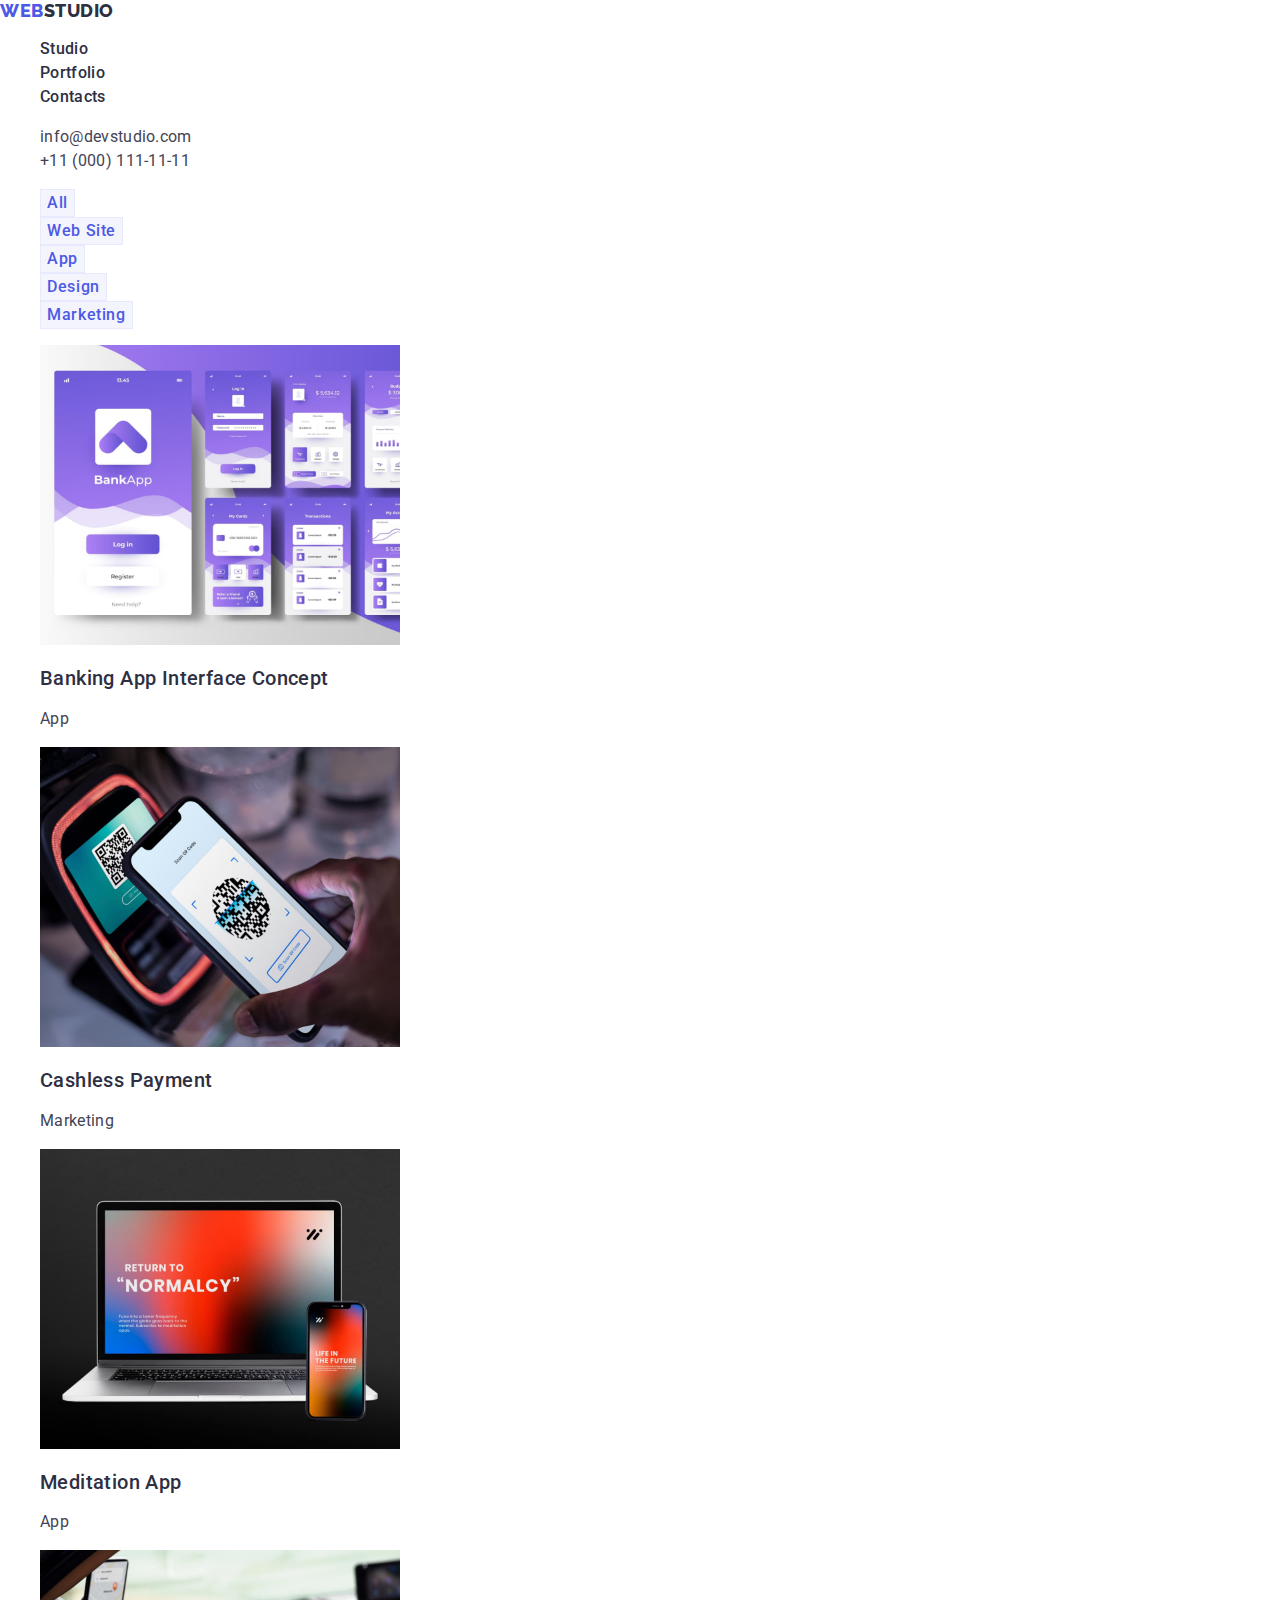
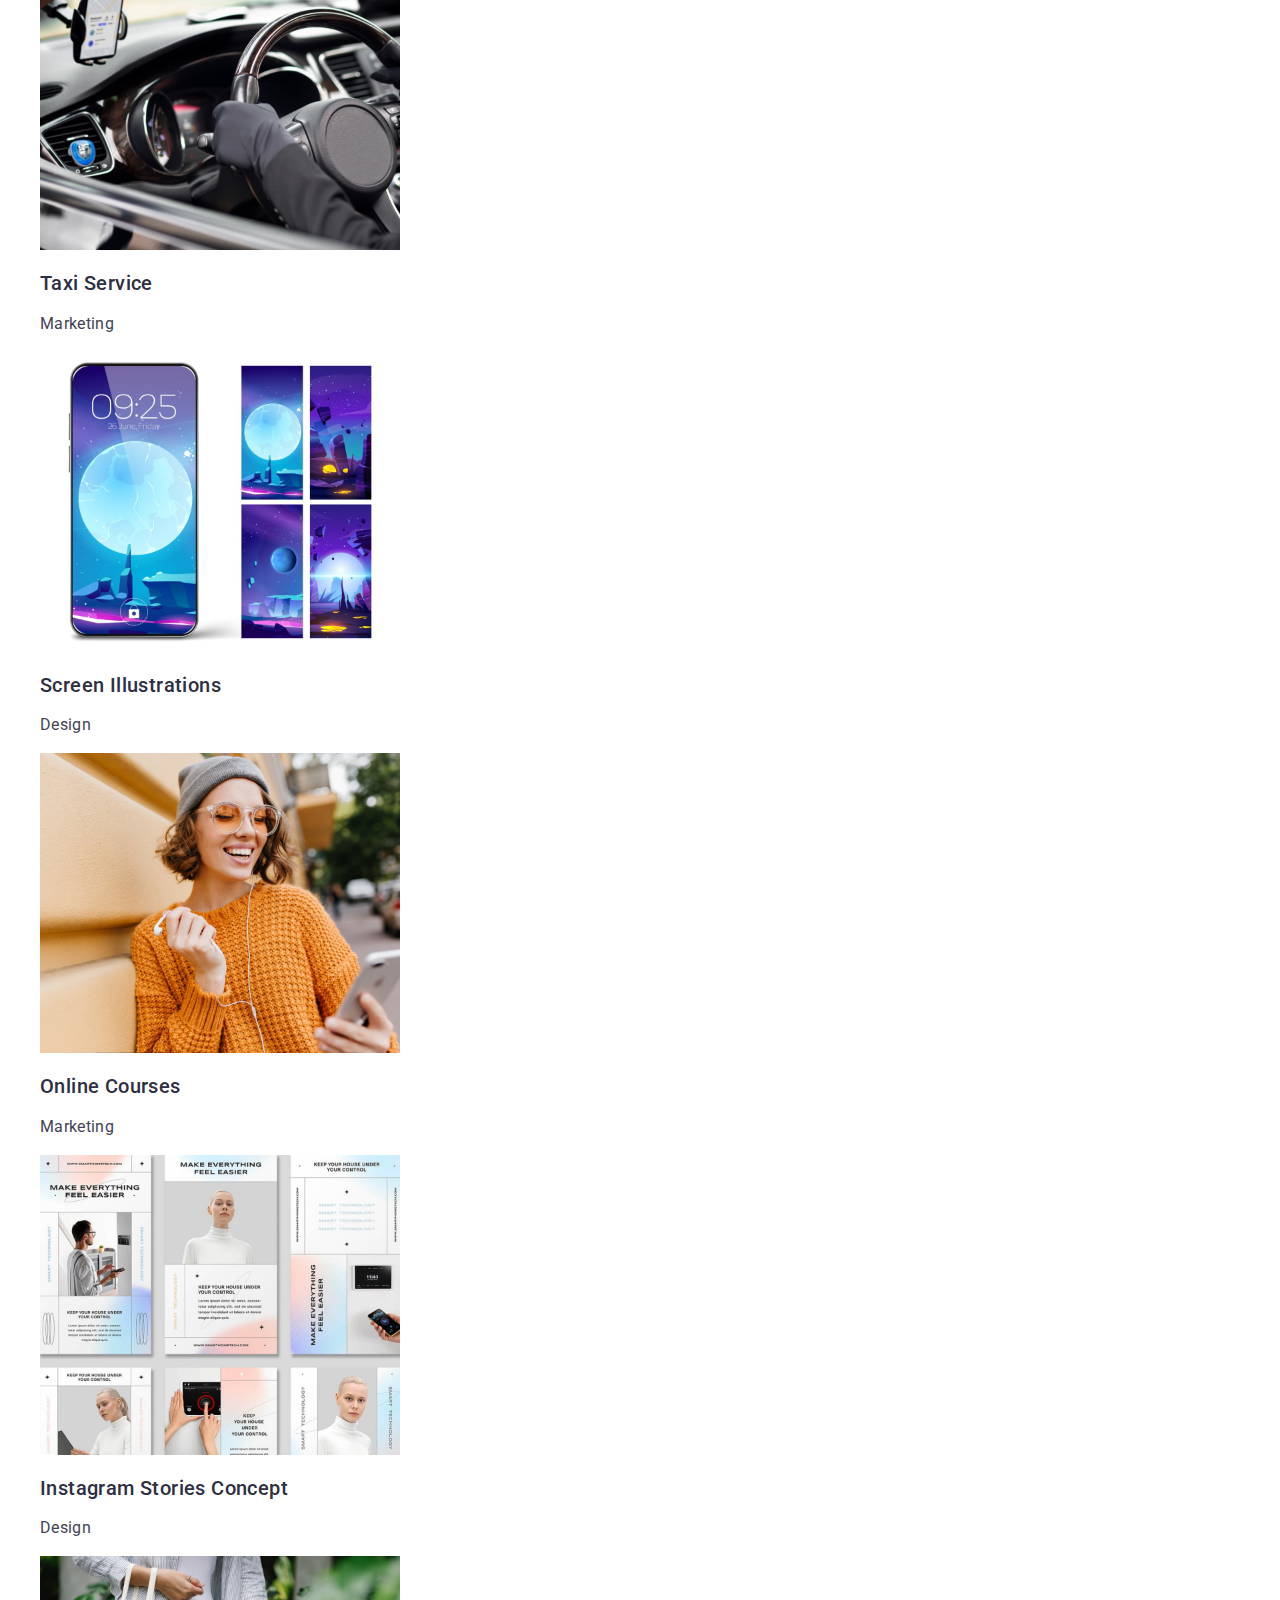
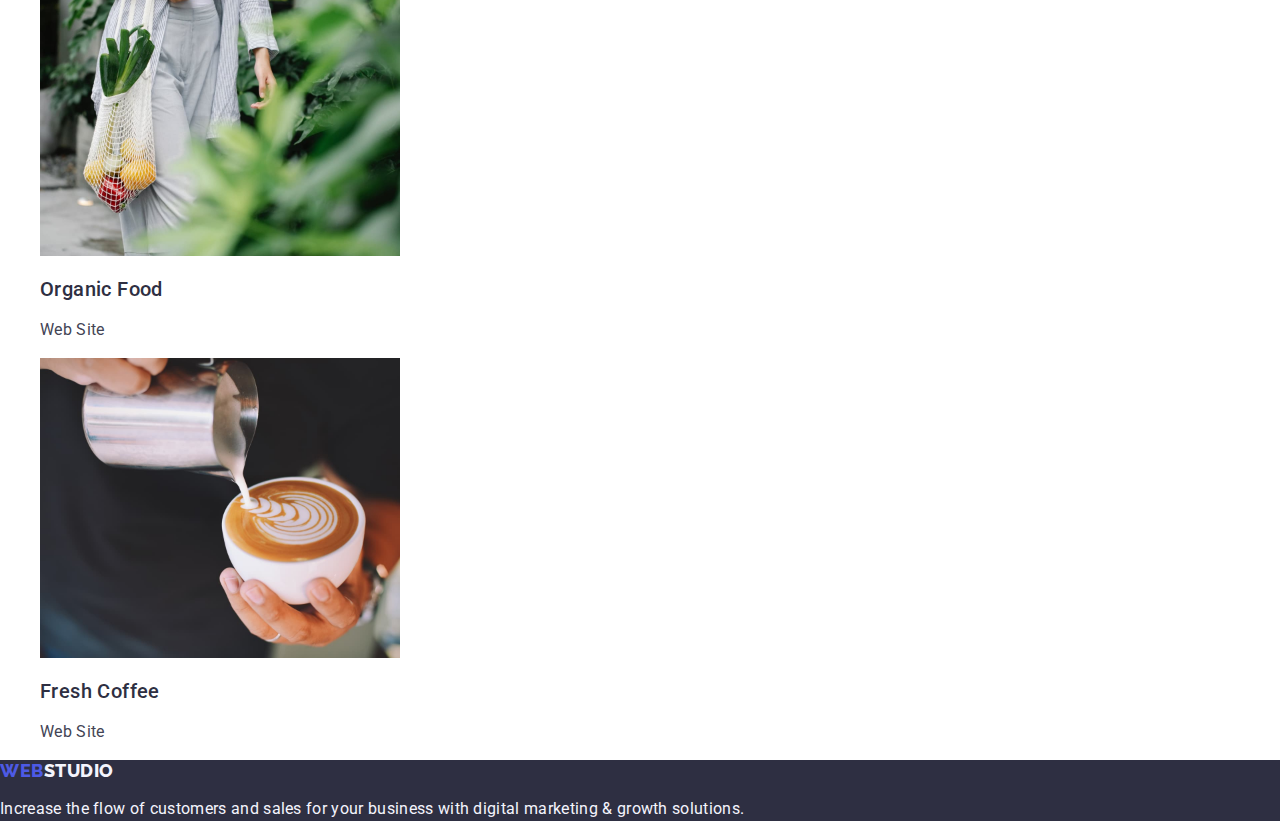
==== portfolio.html @ 550f1256 "Initial commit" ====
<!DOCTYPE html>
<html lang="en">
<head>
    <meta charset="UTF-8">
    <title>Portfolio</title>
    <link rel="preconnect" href="https://fonts.googleapis.com">
    <link rel="preconnect" href="https://fonts.gstatic.com" crossorigin>
    <link href="https://fonts.googleapis.com/css2?family=Raleway:wght@800&family=Roboto:wght@400;500;700&display=swap" rel="stylesheet">
    <link rel="stylesheet" href="https://cdn.jsdelivr.net/npm/modern-normalize@2.0.0/modern-normalize.min.css">
    <link rel="stylesheet" href="./css/styles.css">
</head>
<body>
<header>
    <nav>
        <a href="./index.html" class="logo link">
            Web<span class="logo_dark_span">Studio</span>
        </a>

        <ul class="list">
            <li>
                <a class="link nav-link" href="./index.html">Studio</a>
            </li>

            <li>
                <a class="link nav-link" href="./portfolio.html">Portfolio</a>
            </li>

            <li>
                <a class="link nav-link" href="">Contacts</a>
            </li>
        </ul>
    </nav>
    <address class="address">
        <ul class="list">
            <li>
                <a class="address-link link" href="mailto:info@devstudio.com">info@devstudio.com</a>
            </li>

            <li>
                <a class="address-link link" href="tel:+110001111111">+11 (000) 111-11-11</a>
            </li>
        </ul>
    </address>
</header>

    <main>
        <section>
            <h1 hidden>Portfolio</h1>
            <ul class="filter list">
                <li>
                    <button class="filter_btn" type="button">All</button>
                </li>
                <li>
                    <button class="filter_btn" type="button">Web Site</button>
                </li>
                <li>
                    <button class="filter_btn" type="button">App</button>
                </li>
                <li>
                    <button class="filter_btn" type="button">Design</button>
                </li>
                <li>
                    <button class="filter_btn" type="button">Marketing</button>
                </li>
            </ul>

            <ul class="list">
                <li>
                    <a class="link" href="">
                        <img src="./images/portfolio/img1.jpg" alt="frames of mobile app" width="360">
                        <h2 class="portfolio_card_title">Banking App Interface Concept</h2>
                        <p class="portfolio_card_text">App</p>
                    </a>
                </li>

                <li>
                    <a class="link" href="">
                        <img src="./images/portfolio/img2.jpg" alt="demo of payment with mobile" width="360">
                        <h2 class="portfolio_card_title">Cashless Payment</h2>
                        <p class="portfolio_card_text">Marketing</p>
                    </a>
                </li>

                <li>
                    <a class="link" href="">
                        <img src="./images/portfolio/img3.jpg" alt="mockups of mobile and desktop with demo app" width="360">
                        <h2 class="portfolio_card_title">Meditation App</h2>
                        <p class="portfolio_card_text">App</p>
                    </a>
                </li>

                <li>
                    <a class="link" href="">
                        <img src="./images/portfolio/img4.jpg" alt="car interior" width="360">
                        <h2 class="portfolio_card_title">Taxi Service</h2>
                        <p class="portfolio_card_text">Marketing</p>
                    </a>
                </li>

                <li>
                    <a class="link" href="">
                        <img src="./images/portfolio/img5.jpg" alt="mobile app illustrations" width="360">
                        <h2 class="portfolio_card_title">Screen Illustrations</h2>
                        <p class="portfolio_card_text">Design</p>
                    </a>
                </li>

                <li>
                    <a class="link" href="">
                        <img src="./images/portfolio/img6.jpg" alt="smiling girl" width="360">
                        <h2 class="portfolio_card_title">Online Courses</h2>
                        <p class="portfolio_card_text">Marketing</p>
                    </a>
                </li>

                <li>
                    <a class="link" href="">
                        <img src="./images/portfolio/img7.jpg" alt="mockups of instagramstories concept" width="360">
                        <h2 class="portfolio_card_title">Instagram Stories Concept</h2>
                        <p class="portfolio_card_text">Design</p>
                    </a>
                </li>

                <li>
                    <a class="link" href="">
                        <img src="./images/portfolio/img8.jpg" alt="vegetables and fruits in the bag" width="360">
                        <h2 class="portfolio_card_title">Organic Food</h2>
                        <p class="portfolio_card_text">Web Site</p>
                    </a>
                </li>

                <li>
                    <a class="link" href="">
                        <img src="./images/portfolio/img9.jpg" alt="coffee in the cup" width="360">
                        <h2 class="portfolio_card_title">Fresh Coffee</h2>
                        <p class="portfolio_card_text">Web Site</p>
                    </a>
                </li>
            </ul>
        </section>
    </main>

<footer class="footer">
    <a href="./index.html" class="logo link">
        Web<span class="logo_white_span">Studio</span>
    </a>

    <p class="footer_text">
        Increase the flow of customers and sales for your business
        with digital marketing & growth solutions.
    </p>
</footer>
</body>
</html>
---- css/styles.css ----
:root {
    --body-font-family: 'Roboto', sans-serif;
    --logo-font-family: 'Raleway', sans-serif;
    --body-color: #FFFFFF;
    --body-text-color: #434455;
    --logo-font-size: 18px;
    --logo-color: #4D5AE5;
    --logo-dark-color: #2E2F42;
    --logo-white-color: #f4f4fd;
    --nav-link-color: #2E2F42;
    --nav-link-color-hover: #404BBF;
    --nav-link-font-size: 16px;
    --hero-title-color: #FFFFFF;
    --hero-title-font-size-desktop: 56px;
    --section-title-color: #2E2F42;
    --feature-color-text: #434455;
    --card-title-color: #2E2F42;
    --card-title-font-size: 20px;
    --card-text-font-size: 16px;
    --team-section-bg-color: #F4F4FD;
    --filter-bg-color: #F4F4FD;
    --filter-text-color: #4D5AE5;
    --filter-text-font-size: 16px;
    --filter-bg-color-hover: #404BBF;
    --filter-text-color-hover: #FFFFFF;
    --portfolio-card-title-color: #2E2F42;
    --portfolio-card-title-font-size: 20px;
    --portfolio-card-text-font-size: 16px;
    --foter-text-color: #F4F4FD;
    --foter-bg-color: #2E2F42;
    --btn-bg-color: #4D5AE5;
    --btn-color: #ffffff;
    --btn-bg-hover: #404BBF;
    --link-color-hover: #404BBF;
}

body {
    font-family: var(--body-font-family);
    color: var(--body-text-color);
    background: var(--body-color);
}

.list {
    list-style: none;
}


.link {
    text-decoration: none;
    color: currentColor;
}

button {
    cursor: pointer;
}

.logo {
    font-family: var(--logo-font-family);
    color: var(--logo-color);
    font-size: var(--logo-font-size);
    font-weight: 800;
    line-height: 1.17;
    letter-spacing: 0.03em;
    text-transform: uppercase;
}

.logo_dark_span {
    color: var(--logo-dark-color);
}

.nav-link {
    color: var(--nav-link-color);
    font-size: 16px;
    font-weight: 500;
    line-height: 1.5;
    letter-spacing: 0.02em;
}

.nav-link:hover,
.nav-link:focus {
    color:  var(--link-color-hover);
}

.address {
    font-style: normal;
}

.address-link {
    color: currentColor;
    font-size: 16px;
    /*font-weight: 500;*/
    line-height: 1.5;
    letter-spacing: 0.02em;
}

.address-link:hover, .address-link:focus {
    color: var(--link-color-hover);
}

.hero-title {
    text-align: center;
    font-size: var(--hero-title-font-size-desktop);
    line-height: 1.07;
    letter-spacing: 0.02em;
    color: #ffffff;
}

.hero {
    background: #2E2F42;
}

.hero-btn {
    font-size: 16px;
    font-weight: 500;
    line-height: 1.5;
    letter-spacing: 0.04em;
    color: var(--btn-color);
    background: var(--btn-bg-color);
    border: none;
}

.hero-btn:hover,
.hero-btn:focus {
    background: var(--btn-bg-hover);
}

.section_title {
    font-size: 36px;
    line-height: 1.11;
    letter-spacing: 0.02em;
    text-align: center;
    color: var(--section-title-color);
    text-transform: capitalize;
}

.feature_title {
    color: var(--card-title-color);
    font-size: 20px;
    font-weight: 500;
    line-height: 1.2;
    letter-spacing: 0.02em;
}

.feature_text {
    font-size: 16px;
    line-height: 1.5;
    letter-spacing: 0.02em;
    color: var(--feature-color-text);
}


.team {
    background: var(--team-section-bg-color);
}

.teammate_title {
    font-size: 20px;
    font-weight: 500;
    line-height: 1.2;
    letter-spacing: 0.02em;
    color: var(--card-title-color);
}

.teammate_text {
    font-size: 16px;
    line-height: 1.5;
    letter-spacing: 0.32px;
}

.team_list-item {
    background: #FFFFFF;
}

.filter_btn {
    font-family: "Roboto", sans-serif;
    font-size: 16px;
    font-weight: 500;
    line-height: 1.5;
    letter-spacing: 0.04em;
    border: 1px solid #E7E9FC;
    color: var(--filter-text-color);
    background: var(--filter-bg-color);
}

.filter_btn:hover,
.filter_btn:focus {
    color: var(--filter-text-color-hover);
    background: var(--filter-bg-color-hover);
    border: none;
}

.portfolio_card_title {
    font-size: var(--portfolio-card-title-font-size);
    color: var(--portfolio-card-title-color);
    font-weight: 500;
    line-height: 1.2;
    letter-spacing: 0.02em;
}

.portfolio_card_text {
    font-size: var(--portfolio-card-text-font-size);
    line-height: 1.5;
    letter-spacing: 0.32px;
}


.logo_white_span {
    color: var(--logo-white-color);
}

.footer {
    background: var(--foter-bg-color);
}

.footer_text {
    color: var(--foter-text-color);
    line-height: 1.5;
    letter-spacing: 0.02em;
}
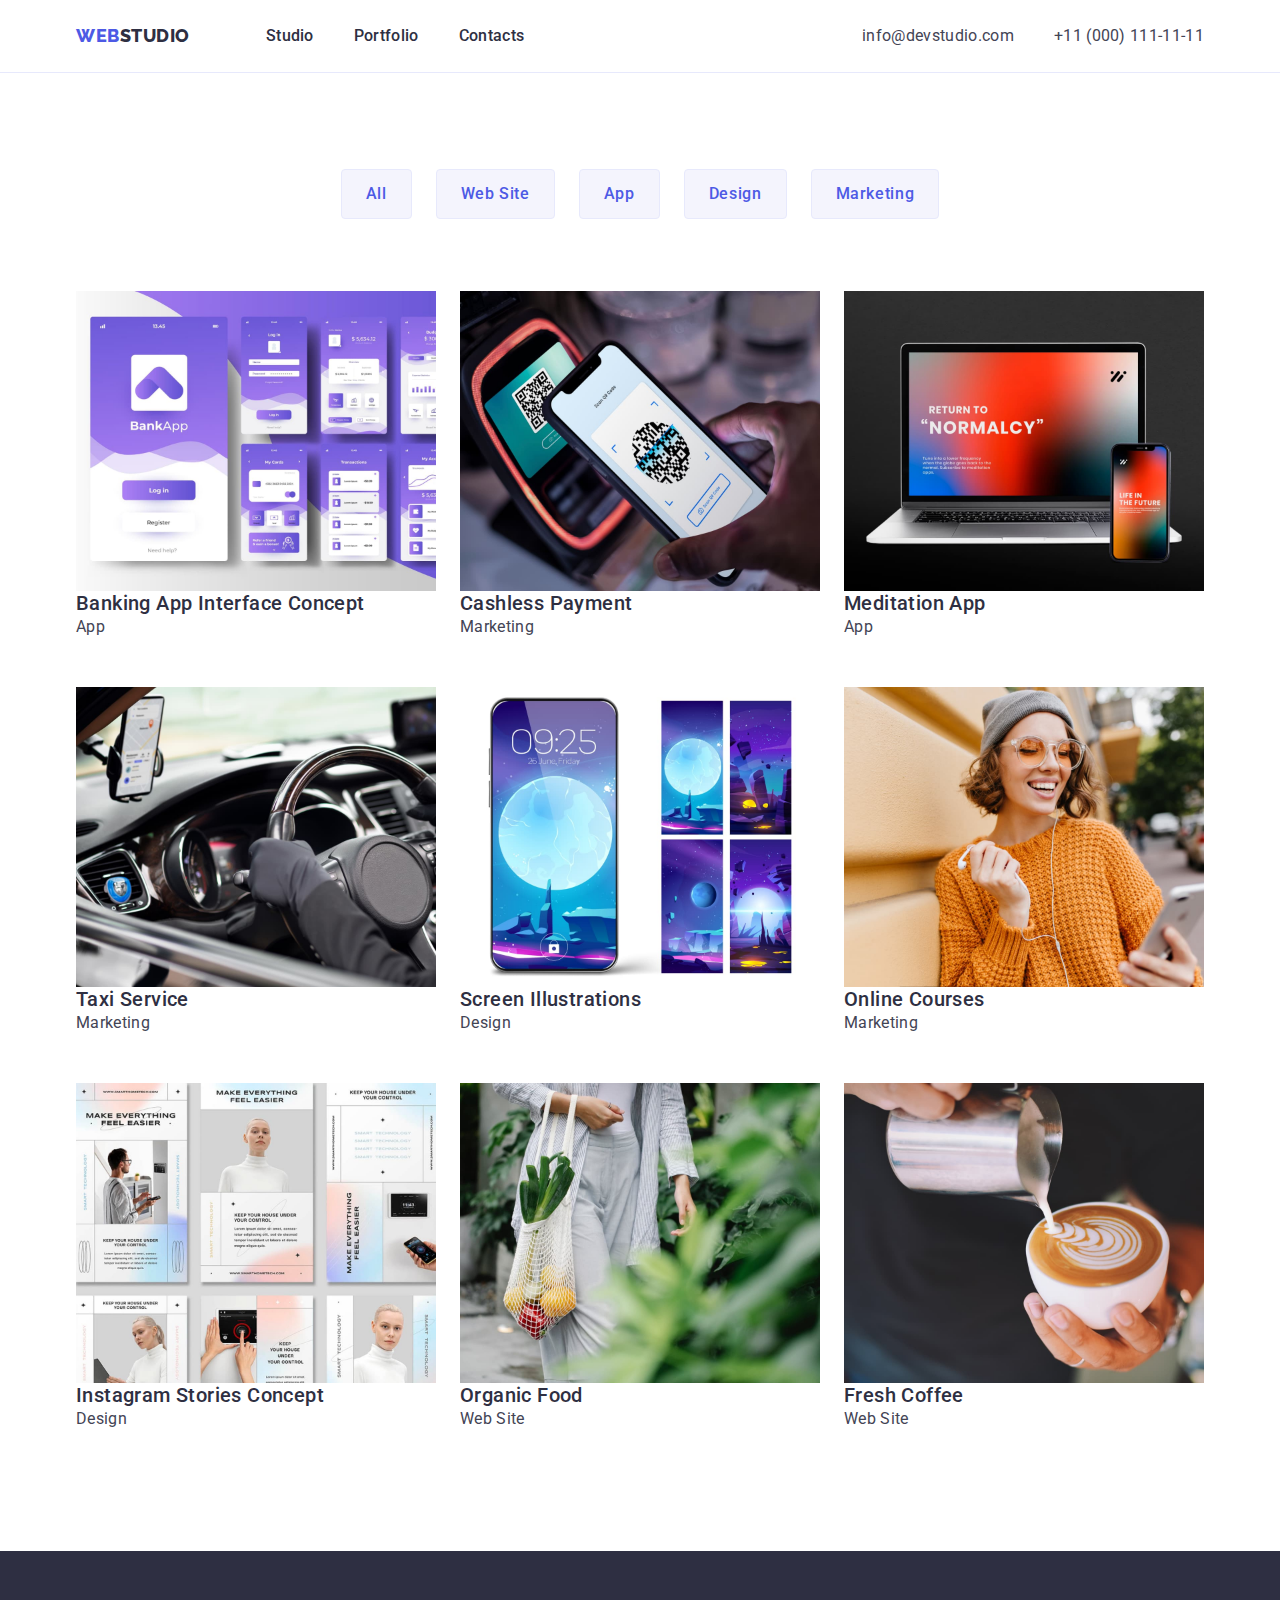
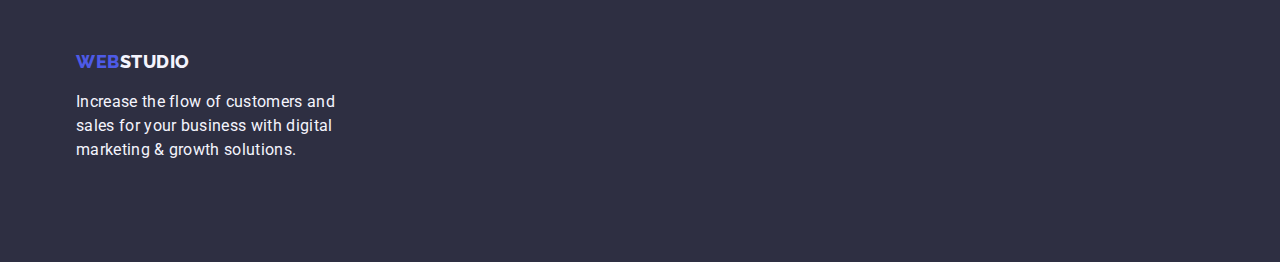
==== commit 66839985: "task done" ====
--- a/portfolio.html
+++ b/portfolio.html
@@ -1,154 +1,160 @@
 <!DOCTYPE html>
 <html lang="en">
-<head>
-    <meta charset="UTF-8">
-    <title>Portfolio</title>
-    <link rel="preconnect" href="https://fonts.googleapis.com">
-    <link rel="preconnect" href="https://fonts.gstatic.com" crossorigin>
-    <link href="https://fonts.googleapis.com/css2?family=Raleway:wght@800&family=Roboto:wght@400;500;700&display=swap" rel="stylesheet">
-    <link rel="stylesheet" href="https://cdn.jsdelivr.net/npm/modern-normalize@2.0.0/modern-normalize.min.css">
-    <link rel="stylesheet" href="./css/styles.css">
-</head>
-<body>
-<header>
-    <nav>
-        <a href="./index.html" class="logo link">
-            Web<span class="logo_dark_span">Studio</span>
-        </a>
+    <head>
+        <meta charset="UTF-8">
+        <title>Portfolio</title>
+        <link rel="preconnect" href="https://fonts.googleapis.com">
+        <link rel="preconnect" href="https://fonts.gstatic.com" crossorigin>
+        <link href="https://fonts.googleapis.com/css2?family=Raleway:wght@800&family=Roboto:wght@400;500;700&display=swap" rel="stylesheet">
+        <link rel="stylesheet" href="https://cdn.jsdelivr.net/npm/modern-normalize@2.0.0/modern-normalize.min.css">
+        <link rel="stylesheet" href="./css/styles.css">
+    </head>
+    <body>
+    <header class="header">
+        <div class="container header_container">
+            <nav class="nav">
+                <a href="./index.html" class="logo link">
+                    Web<span class="logo_dark_span">Studio</span>
+                </a>
 
-        <ul class="list">
-            <li>
-                <a class="link nav-link" href="./index.html">Studio</a>
-            </li>
+                <ul class="nav_list list">
+                    <li class="test">
+                        <a class="link nav-link" href="./index.html">Studio</a>
+                    </li>
 
-            <li>
-                <a class="link nav-link" href="./portfolio.html">Portfolio</a>
-            </li>
+                    <li>
+                        <a class="link nav-link" href="./portfolio.html">Portfolio</a>
+                    </li>
 
-            <li>
-                <a class="link nav-link" href="">Contacts</a>
-            </li>
-        </ul>
-    </nav>
-    <address class="address">
-        <ul class="list">
-            <li>
-                <a class="address-link link" href="mailto:info@devstudio.com">info@devstudio.com</a>
-            </li>
+                    <li>
+                        <a class="link nav-link" href="">Contacts</a>
+                    </li>
+                </ul>
+            </nav>
+            <address class="address">
+                <ul class="address_list list">
+                    <li>
+                        <a class="address-link link" href="mailto:info@devstudio.com">info@devstudio.com</a>
+                    </li>
 
-            <li>
-                <a class="address-link link" href="tel:+110001111111">+11 (000) 111-11-11</a>
-            </li>
-        </ul>
-    </address>
-</header>
+                    <li>
+                        <a class="address-link link" href="tel:+110001111111">+11 (000) 111-11-11</a>
+                    </li>
+                </ul>
+            </address>
+        </div>
+    </header>
 
-    <main>
-        <section>
-            <h1 hidden>Portfolio</h1>
-            <ul class="filter list">
-                <li>
-                    <button class="filter_btn" type="button">All</button>
-                </li>
-                <li>
-                    <button class="filter_btn" type="button">Web Site</button>
-                </li>
-                <li>
-                    <button class="filter_btn" type="button">App</button>
-                </li>
-                <li>
-                    <button class="filter_btn" type="button">Design</button>
-                </li>
-                <li>
-                    <button class="filter_btn" type="button">Marketing</button>
-                </li>
-            </ul>
+            <main>
+                <section class="portfolio_section">
+                    <div class="container">
+                        <h1 class="section_title visually-hidden">Portfolio</h1>
+                        <ul class="filter list">
+                            <li>
+                                <button class="filter_btn" type="button">All</button>
+                            </li>
+                            <li>
+                                <button class="filter_btn" type="button">Web Site</button>
+                            </li>
+                            <li>
+                                <button class="filter_btn" type="button">App</button>
+                            </li>
+                            <li>
+                                <button class="filter_btn" type="button">Design</button>
+                            </li>
+                            <li>
+                                <button class="filter_btn" type="button">Marketing</button>
+                            </li>
+                        </ul>
 
-            <ul class="list">
-                <li>
-                    <a class="link" href="">
-                        <img src="./images/portfolio/img1.jpg" alt="frames of mobile app" width="360">
-                        <h2 class="portfolio_card_title">Banking App Interface Concept</h2>
-                        <p class="portfolio_card_text">App</p>
-                    </a>
-                </li>
+                        <ul class="portfolio_list list">
+                            <li>
+                                <a class="link" href="">
+                                    <img src="./images/portfolio/img1.jpg" alt="frames of mobile app" width="360">
+                                    <h2 class="portfolio_card_title">Banking App Interface Concept</h2>
+                                    <p class="portfolio_card_text">App</p>
+                                </a>
+                            </li>
 
-                <li>
-                    <a class="link" href="">
-                        <img src="./images/portfolio/img2.jpg" alt="demo of payment with mobile" width="360">
-                        <h2 class="portfolio_card_title">Cashless Payment</h2>
-                        <p class="portfolio_card_text">Marketing</p>
-                    </a>
-                </li>
+                            <li>
+                                <a class="link" href="">
+                                    <img src="./images/portfolio/img2.jpg" alt="demo of payment with mobile" width="360">
+                                    <h2 class="portfolio_card_title">Cashless Payment</h2>
+                                    <p class="portfolio_card_text">Marketing</p>
+                                </a>
+                            </li>
 
-                <li>
-                    <a class="link" href="">
-                        <img src="./images/portfolio/img3.jpg" alt="mockups of mobile and desktop with demo app" width="360">
-                        <h2 class="portfolio_card_title">Meditation App</h2>
-                        <p class="portfolio_card_text">App</p>
-                    </a>
-                </li>
+                            <li>
+                                <a class="link" href="">
+                                    <img src="./images/portfolio/img3.jpg" alt="mockups of mobile and desktop with demo app" width="360">
+                                    <h2 class="portfolio_card_title">Meditation App</h2>
+                                    <p class="portfolio_card_text">App</p>
+                                </a>
+                            </li>
 
-                <li>
-                    <a class="link" href="">
-                        <img src="./images/portfolio/img4.jpg" alt="car interior" width="360">
-                        <h2 class="portfolio_card_title">Taxi Service</h2>
-                        <p class="portfolio_card_text">Marketing</p>
-                    </a>
-                </li>
+                            <li>
+                                <a class="link" href="">
+                                    <img src="./images/portfolio/img4.jpg" alt="car interior" width="360">
+                                    <h2 class="portfolio_card_title">Taxi Service</h2>
+                                    <p class="portfolio_card_text">Marketing</p>
+                                </a>
+                            </li>
 
-                <li>
-                    <a class="link" href="">
-                        <img src="./images/portfolio/img5.jpg" alt="mobile app illustrations" width="360">
-                        <h2 class="portfolio_card_title">Screen Illustrations</h2>
-                        <p class="portfolio_card_text">Design</p>
-                    </a>
-                </li>
+                            <li>
+                                <a class="link" href="">
+                                    <img src="./images/portfolio/img5.jpg" alt="mobile app illustrations" width="360">
+                                    <h2 class="portfolio_card_title">Screen Illustrations</h2>
+                                    <p class="portfolio_card_text">Design</p>
+                                </a>
+                            </li>
 
-                <li>
-                    <a class="link" href="">
-                        <img src="./images/portfolio/img6.jpg" alt="smiling girl" width="360">
-                        <h2 class="portfolio_card_title">Online Courses</h2>
-                        <p class="portfolio_card_text">Marketing</p>
-                    </a>
-                </li>
+                            <li>
+                                <a class="link" href="">
+                                    <img src="./images/portfolio/img6.jpg" alt="smiling girl" width="360">
+                                    <h2 class="portfolio_card_title">Online Courses</h2>
+                                    <p class="portfolio_card_text">Marketing</p>
+                                </a>
+                            </li>
 
-                <li>
-                    <a class="link" href="">
-                        <img src="./images/portfolio/img7.jpg" alt="mockups of instagramstories concept" width="360">
-                        <h2 class="portfolio_card_title">Instagram Stories Concept</h2>
-                        <p class="portfolio_card_text">Design</p>
-                    </a>
-                </li>
+                            <li>
+                                <a class="link" href="">
+                                    <img src="./images/portfolio/img7.jpg" alt="mockups of instagramstories concept" width="360">
+                                    <h2 class="portfolio_card_title">Instagram Stories Concept</h2>
+                                    <p class="portfolio_card_text">Design</p>
+                                </a>
+                            </li>
 
-                <li>
-                    <a class="link" href="">
-                        <img src="./images/portfolio/img8.jpg" alt="vegetables and fruits in the bag" width="360">
-                        <h2 class="portfolio_card_title">Organic Food</h2>
-                        <p class="portfolio_card_text">Web Site</p>
-                    </a>
-                </li>
+                            <li>
+                                <a class="link" href="">
+                                    <img src="./images/portfolio/img8.jpg" alt="vegetables and fruits in the bag" width="360">
+                                    <h2 class="portfolio_card_title">Organic Food</h2>
+                                    <p class="portfolio_card_text">Web Site</p>
+                                </a>
+                            </li>
 
-                <li>
-                    <a class="link" href="">
-                        <img src="./images/portfolio/img9.jpg" alt="coffee in the cup" width="360">
-                        <h2 class="portfolio_card_title">Fresh Coffee</h2>
-                        <p class="portfolio_card_text">Web Site</p>
-                    </a>
-                </li>
-            </ul>
-        </section>
-    </main>
+                            <li>
+                                <a class="link" href="">
+                                    <img src="./images/portfolio/img9.jpg" alt="coffee in the cup" width="360">
+                                    <h2 class="portfolio_card_title">Fresh Coffee</h2>
+                                    <p class="portfolio_card_text">Web Site</p>
+                                </a>
+                            </li>
+                        </ul>
+                    </div>
+                </section>
+            </main>
 
-<footer class="footer">
-    <a href="./index.html" class="logo link">
-        Web<span class="logo_white_span">Studio</span>
-    </a>
+        <footer class="footer">
+            <div class="container">
+                <a href="./index.html" class="logo link">
+                    Web<span class="logo_white_span">Studio</span>
+                </a>
 
-    <p class="footer_text">
-        Increase the flow of customers and sales for your business
-        with digital marketing & growth solutions.
-    </p>
-</footer>
-</body>
+                <p class="footer_text">
+                    Increase the flow of customers and sales for your business
+                    with digital marketing & growth solutions.
+                </p>
+            </div>
+        </footer>
+    </body>
 </html>--- a/css/styles.css
+++ b/css/styles.css
@@ -32,6 +32,8 @@
     --btn-color: #ffffff;
     --btn-bg-hover: #404BBF;
     --link-color-hover: #404BBF;
+    --section-padding-top: 120px;
+    --section-padding-bottom: 120px;
 }
 
 body {
@@ -40,6 +42,24 @@
     background: var(--body-color);
 }
 
+h1,
+h2,
+h3,
+h4,
+h5,
+h6,
+p,
+ul {
+    margin: 0;
+    padding: 0;
+}
+
+img {
+    display: block;
+    max-width: 100%;
+    height: auto;
+}
+
 .list {
     list-style: none;
 }
@@ -48,10 +68,40 @@
 .link {
     text-decoration: none;
     color: currentColor;
+    display: block;
 }
 
 button {
     cursor: pointer;
+}
+
+.container {
+    width: 1158px;
+    margin: 0 auto;
+    padding: 0 15px;
+}
+
+.visually-hidden {
+    position: absolute;
+    width: 1px;
+    height: 1px;
+    margin: -1px;
+    border: 0;
+    padding: 0;
+    white-space: nowrap;
+    clip-path: inset(100%);
+    clip: rect(0 0 0 0);
+    overflow: hidden;
+}
+
+.header {
+    border-bottom: 1px solid #E7E9FC;
+}
+
+.header_container {
+    display: flex;
+    justify-content: space-between;
+    align-items: center;
 }
 
 .logo {
@@ -64,12 +114,26 @@
     text-transform: uppercase;
 }
 
+.nav {
+    display: flex;
+    align-items: center;
+    gap: 76px;
+}
+
 .logo_dark_span {
     color: var(--logo-dark-color);
 }
 
+.nav_list {
+    display: flex;
+    align-items: center;
+    gap: 40px;
+}
+
 .nav-link {
     color: var(--nav-link-color);
+    padding-top: 24px;
+    padding-bottom: 24px;
     font-size: 16px;
     font-weight: 500;
     line-height: 1.5;
@@ -85,10 +149,16 @@
     font-style: normal;
 }
 
+.address_list {
+    display: flex;
+    gap: 40px;
+}
+
 .address-link {
+    padding-top: 24px;
+    padding-bottom: 24px;
     color: currentColor;
     font-size: 16px;
-    /*font-weight: 500;*/
     line-height: 1.5;
     letter-spacing: 0.02em;
 }
@@ -107,9 +177,22 @@
 
 .hero {
     background: #2E2F42;
+    text-align: center;
+}
+
+.hero_container {
+    padding-top: 188px;
+    padding-bottom: 188px;
+}
+
+.hero-title {
+    width: 496px;
+    margin: 0 auto;
 }
 
 .hero-btn {
+    padding: 16px 32px;
+    margin-top: 48px;
     font-size: 16px;
     font-weight: 500;
     line-height: 1.5;
@@ -117,6 +200,8 @@
     color: var(--btn-color);
     background: var(--btn-bg-color);
     border: none;
+    border-radius: 4px;
+    box-shadow: 0px 4px 4px 0px rgba(0, 0, 0, 0.15);
 }
 
 .hero-btn:hover,
@@ -124,7 +209,17 @@
     background: var(--btn-bg-hover);
 }
 
+.section {
+    padding-top: var(--section-padding-top);
+    padding-bottom: var(--section-padding-bottom);
+}
+
+.section_no_padding_bottom {
+    padding-bottom: 0;
+}
+
 .section_title {
+    margin-bottom: 72px;
     font-size: 36px;
     line-height: 1.11;
     letter-spacing: 0.02em;
@@ -133,7 +228,18 @@
     text-transform: capitalize;
 }
 
+.features_list {
+    display: flex;
+    justify-content: space-between;
+    gap: 24px;
+}
+
+.features_item {
+    width: 264px;
+}
+
 .feature_title {
+    margin-bottom: 8px;
     color: var(--card-title-color);
     font-size: 20px;
     font-weight: 500;
@@ -148,11 +254,20 @@
     color: var(--feature-color-text);
 }
 
+.works_list {
+    display: flex;
+    justify-content: space-between;
+}
 
 .team {
     background: var(--team-section-bg-color);
 }
 
+.team_list {
+    display: flex;
+    justify-content: space-between;
+}
+
 .teammate_title {
     font-size: 20px;
     font-weight: 500;
@@ -168,10 +283,33 @@
 }
 
 .team_list-item {
+    width: 264px;
     background: #FFFFFF;
+    box-shadow: 0px 2px 1px 0px rgba(46, 47, 66, 0.08), 0px 1px 1px 0px rgba(46, 47, 66, 0.16), 0px 1px 6px 0px rgba(46, 47, 66, 0.08);
+    border-radius: 0 0 4px 4px;
+    overflow: hidden;
+}
+
+.team_thumb {
+    padding: 32px 16px;
+    text-align: center;
+    background: #FFFFFF;
+}
+
+.portfolio_section {
+    padding: 96px 0 120px;
+}
+
+.filter {
+    display: flex;
+    justify-content: center;
+    gap: 24px;
+    margin-bottom: 72px;
 }
 
 .filter_btn {
+    display: flex;
+    padding: 12px 24px;
     font-family: "Roboto", sans-serif;
     font-size: 16px;
     font-weight: 500;
@@ -180,13 +318,21 @@
     border: 1px solid #E7E9FC;
     color: var(--filter-text-color);
     background: var(--filter-bg-color);
+    border-radius: 4px;
 }
 
 .filter_btn:hover,
 .filter_btn:focus {
     color: var(--filter-text-color-hover);
     background: var(--filter-bg-color-hover);
-    border: none;
+    border: 1px solid transparent;
+    box-shadow: 0px 2px 2px 0px rgba(0, 0, 0, 0.12), 0px 2px 1px 0px rgba(0, 0, 0, 0.08), 0px 3px 1px 0px rgba(0, 0, 0, 0.10);
+}
+
+.portfolio_list {
+    display: flex;
+    flex-wrap: wrap;
+    gap: 48px 24px;
 }
 
 .portfolio_card_title {
@@ -209,10 +355,13 @@
 }
 
 .footer {
+    padding: 100px 0;
     background: var(--foter-bg-color);
 }
 
 .footer_text {
+    width: 264px;
+    margin-top: 18px;
     color: var(--foter-text-color);
     line-height: 1.5;
     letter-spacing: 0.02em;
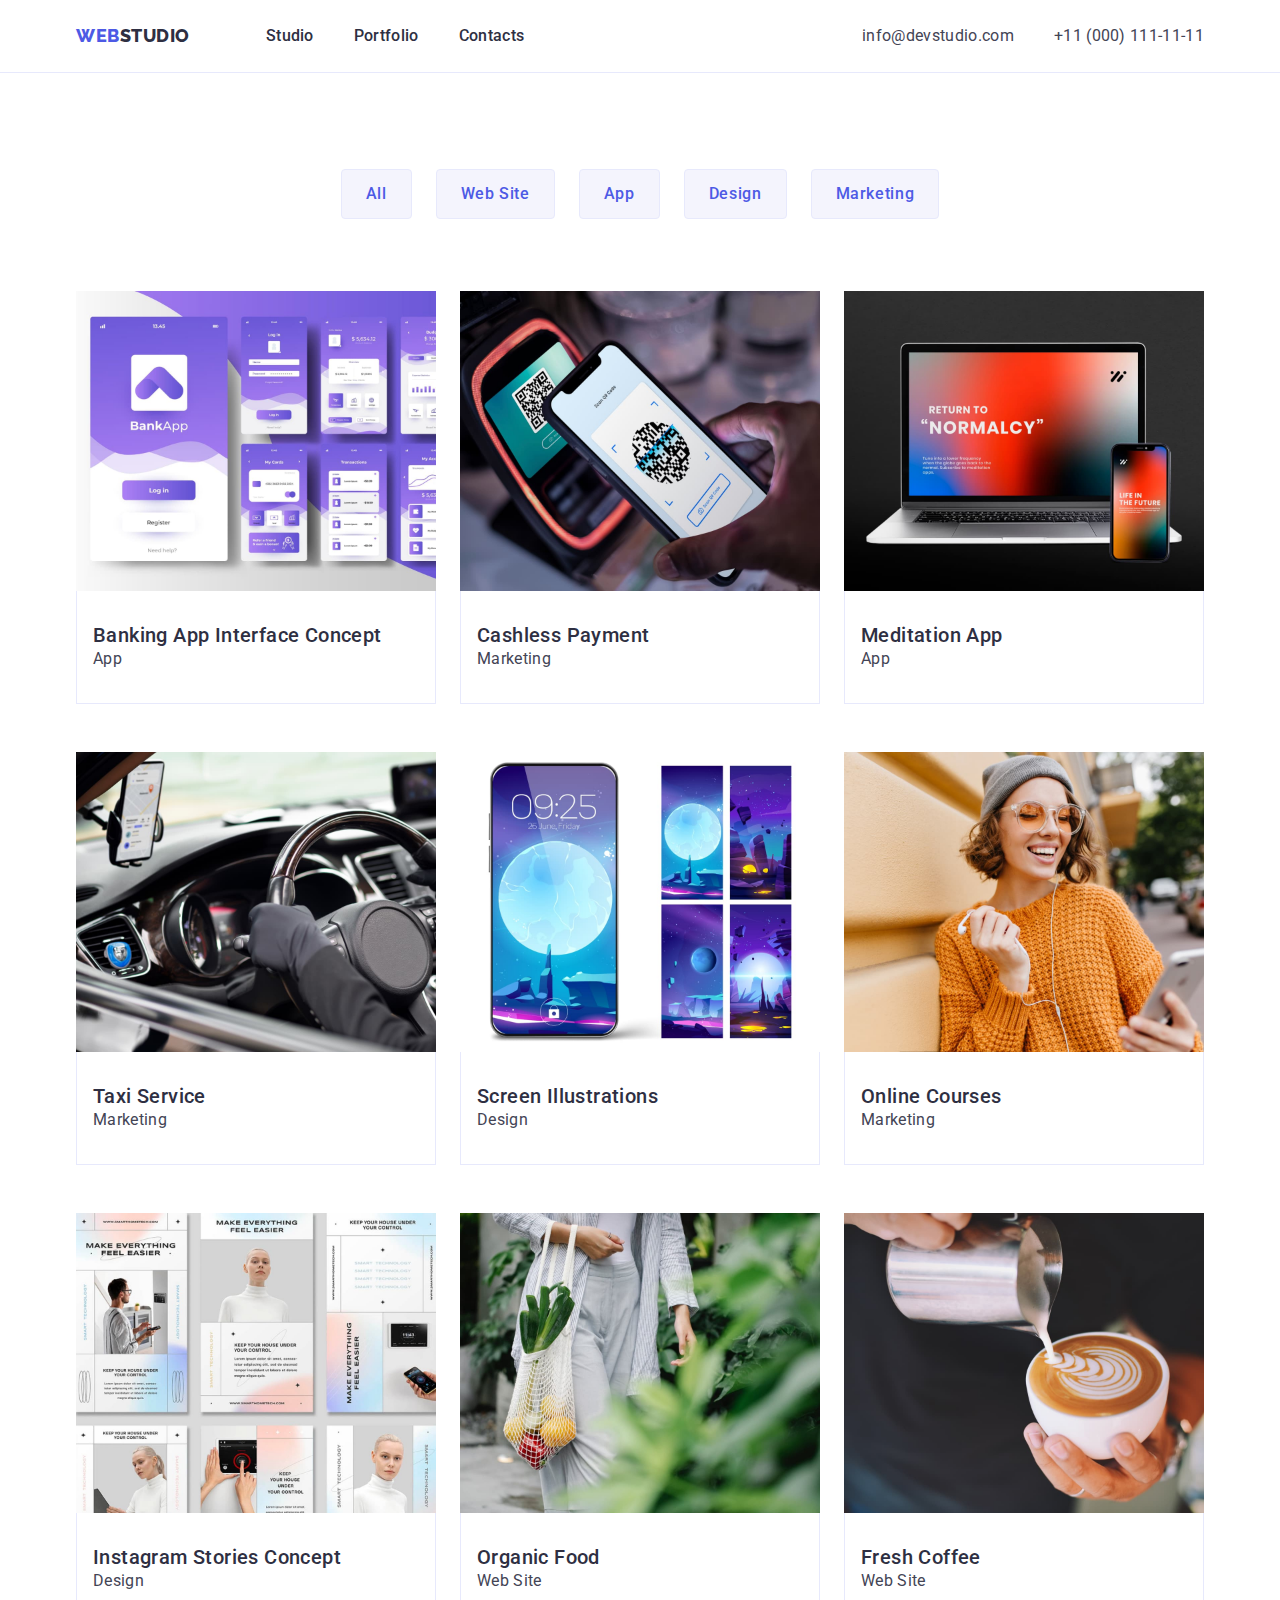
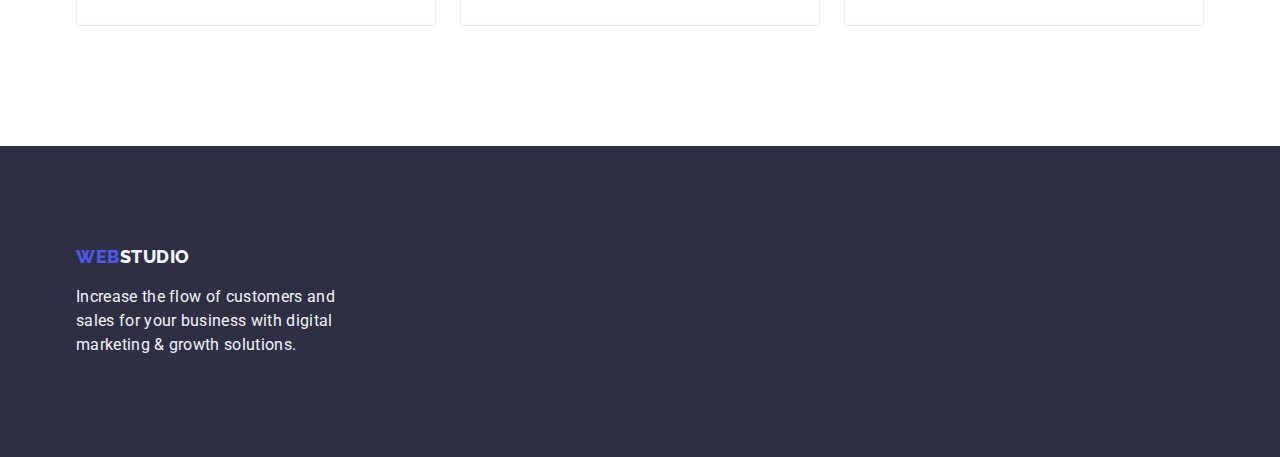
==== commit c3bcc926: "small fixes" ====
--- a/portfolio.html
+++ b/portfolio.html
@@ -71,72 +71,90 @@
                             <li>
                                 <a class="link" href="">
                                     <img src="./images/portfolio/img1.jpg" alt="frames of mobile app" width="360">
-                                    <h2 class="portfolio_card_title">Banking App Interface Concept</h2>
-                                    <p class="portfolio_card_text">App</p>
+                                    <div class="portfolio_thumb">
+                                        <h2 class="portfolio_card_title">Banking App Interface Concept</h2>
+                                        <p class="portfolio_card_text">App</p>
+                                    </div>
                                 </a>
                             </li>
 
                             <li>
                                 <a class="link" href="">
                                     <img src="./images/portfolio/img2.jpg" alt="demo of payment with mobile" width="360">
-                                    <h2 class="portfolio_card_title">Cashless Payment</h2>
-                                    <p class="portfolio_card_text">Marketing</p>
+                                    <div class="portfolio_thumb">
+                                        <h2 class="portfolio_card_title">Cashless Payment</h2>
+                                        <p class="portfolio_card_text">Marketing</p>
+                                    </div>
                                 </a>
                             </li>
 
                             <li>
                                 <a class="link" href="">
                                     <img src="./images/portfolio/img3.jpg" alt="mockups of mobile and desktop with demo app" width="360">
-                                    <h2 class="portfolio_card_title">Meditation App</h2>
-                                    <p class="portfolio_card_text">App</p>
+                                    <div class="portfolio_thumb">
+                                        <h2 class="portfolio_card_title">Meditation App</h2>
+                                        <p class="portfolio_card_text">App</p>
+                                    </div>
                                 </a>
                             </li>
 
                             <li>
                                 <a class="link" href="">
                                     <img src="./images/portfolio/img4.jpg" alt="car interior" width="360">
-                                    <h2 class="portfolio_card_title">Taxi Service</h2>
-                                    <p class="portfolio_card_text">Marketing</p>
+                                    <div class="portfolio_thumb">
+                                        <h2 class="portfolio_card_title">Taxi Service</h2>
+                                        <p class="portfolio_card_text">Marketing</p>
+                                    </div>
                                 </a>
                             </li>
 
                             <li>
                                 <a class="link" href="">
                                     <img src="./images/portfolio/img5.jpg" alt="mobile app illustrations" width="360">
-                                    <h2 class="portfolio_card_title">Screen Illustrations</h2>
-                                    <p class="portfolio_card_text">Design</p>
+                                    <div class="portfolio_thumb">
+                                        <h2 class="portfolio_card_title">Screen Illustrations</h2>
+                                        <p class="portfolio_card_text">Design</p>
+                                    </div>
                                 </a>
                             </li>
 
                             <li>
                                 <a class="link" href="">
                                     <img src="./images/portfolio/img6.jpg" alt="smiling girl" width="360">
-                                    <h2 class="portfolio_card_title">Online Courses</h2>
-                                    <p class="portfolio_card_text">Marketing</p>
+                                    <div class="portfolio_thumb">
+                                        <h2 class="portfolio_card_title">Online Courses</h2>
+                                        <p class="portfolio_card_text">Marketing</p>
+                                    </div>
                                 </a>
                             </li>
 
                             <li>
                                 <a class="link" href="">
                                     <img src="./images/portfolio/img7.jpg" alt="mockups of instagramstories concept" width="360">
-                                    <h2 class="portfolio_card_title">Instagram Stories Concept</h2>
-                                    <p class="portfolio_card_text">Design</p>
+                                    <div class="portfolio_thumb">
+                                        <h2 class="portfolio_card_title">Instagram Stories Concept</h2>
+                                        <p class="portfolio_card_text">Design</p>
+                                    </div>
                                 </a>
                             </li>
 
                             <li>
                                 <a class="link" href="">
                                     <img src="./images/portfolio/img8.jpg" alt="vegetables and fruits in the bag" width="360">
-                                    <h2 class="portfolio_card_title">Organic Food</h2>
-                                    <p class="portfolio_card_text">Web Site</p>
+                                    <div class="portfolio_thumb">
+                                        <h2 class="portfolio_card_title">Organic Food</h2>
+                                        <p class="portfolio_card_text">Web Site</p>
+                                    </div>
                                 </a>
                             </li>
 
                             <li>
                                 <a class="link" href="">
                                     <img src="./images/portfolio/img9.jpg" alt="coffee in the cup" width="360">
-                                    <h2 class="portfolio_card_title">Fresh Coffee</h2>
-                                    <p class="portfolio_card_text">Web Site</p>
+                                    <div class="portfolio_thumb">
+                                        <h2 class="portfolio_card_title">Fresh Coffee</h2>
+                                        <p class="portfolio_card_text">Web Site</p>
+                                    </div>
                                 </a>
                             </li>
                         </ul>
--- a/css/styles.css
+++ b/css/styles.css
@@ -349,6 +349,11 @@
     letter-spacing: 0.32px;
 }
 
+.portfolio_thumb {
+    padding: 32px 16px;
+    border: 1px solid  #E7E9FC;
+    border-top: 0;
+}
 
 .logo_white_span {
     color: var(--logo-white-color);
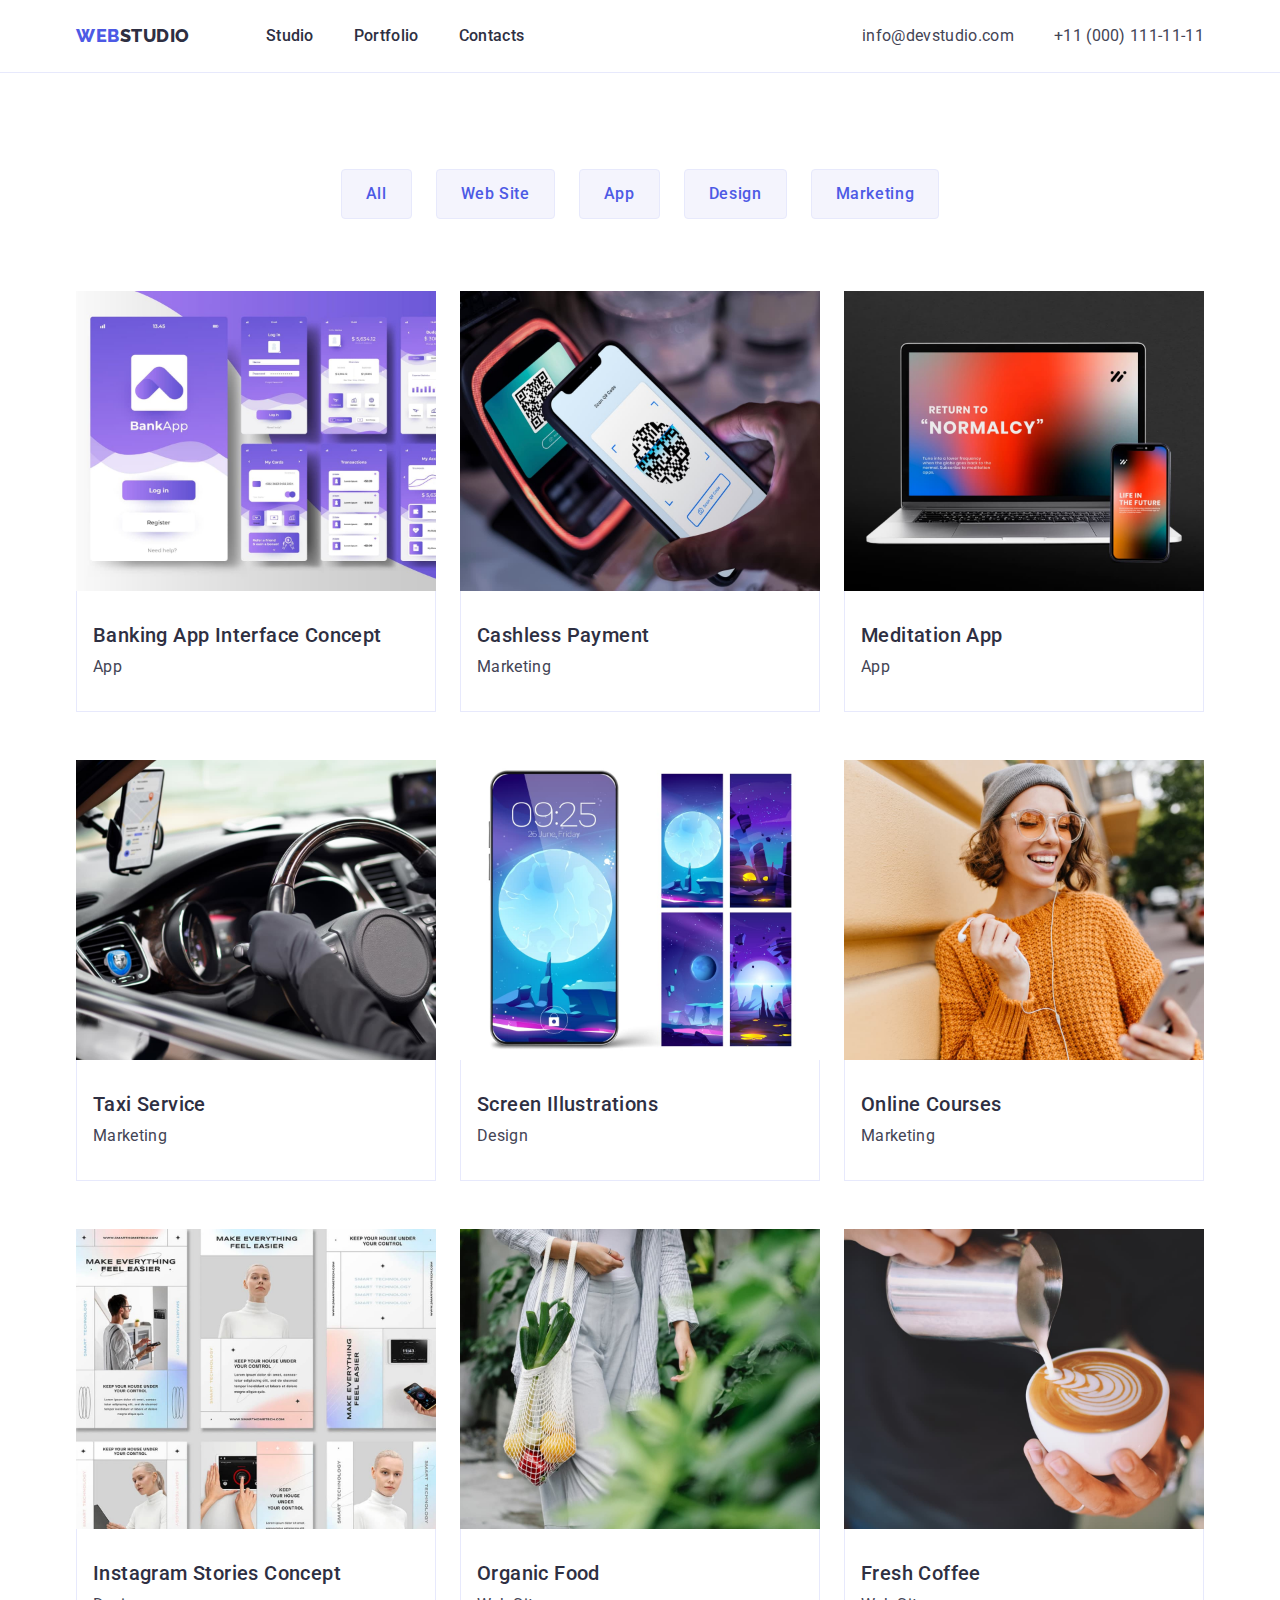
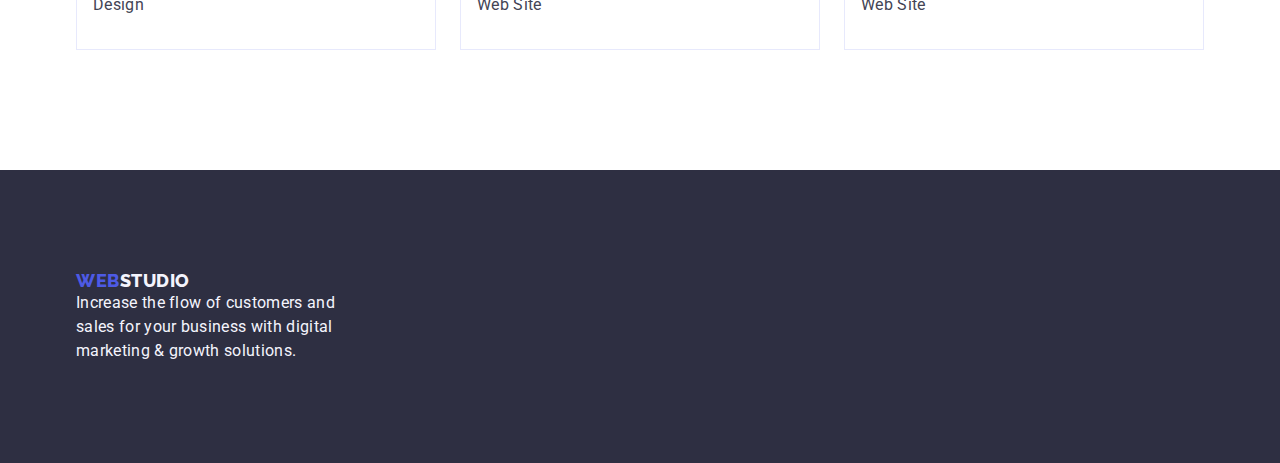
==== commit 8c088c4b: "small fixes" ====
--- a/portfolio.html
+++ b/portfolio.html
@@ -48,7 +48,7 @@
             <main>
                 <section class="portfolio_section">
                     <div class="container">
-                        <h1 class="section_title visually-hidden">Portfolio</h1>
+                        <h1 class="visually-hidden">Portfolio</h1>
                         <ul class="filter list">
                             <li>
                                 <button class="filter_btn" type="button">All</button>
@@ -68,7 +68,7 @@
                         </ul>
 
                         <ul class="portfolio_list list">
-                            <li>
+                            <li class="portfolio_list_item">
                                 <a class="link" href="">
                                     <img src="./images/portfolio/img1.jpg" alt="frames of mobile app" width="360">
                                     <div class="portfolio_thumb">
@@ -78,7 +78,7 @@
                                 </a>
                             </li>
 
-                            <li>
+                            <li class="portfolio_list_item">
                                 <a class="link" href="">
                                     <img src="./images/portfolio/img2.jpg" alt="demo of payment with mobile" width="360">
                                     <div class="portfolio_thumb">
@@ -88,7 +88,7 @@
                                 </a>
                             </li>
 
-                            <li>
+                            <li class="portfolio_list_item">
                                 <a class="link" href="">
                                     <img src="./images/portfolio/img3.jpg" alt="mockups of mobile and desktop with demo app" width="360">
                                     <div class="portfolio_thumb">
@@ -98,7 +98,7 @@
                                 </a>
                             </li>
 
-                            <li>
+                            <li class="portfolio_list_item">
                                 <a class="link" href="">
                                     <img src="./images/portfolio/img4.jpg" alt="car interior" width="360">
                                     <div class="portfolio_thumb">
@@ -108,7 +108,7 @@
                                 </a>
                             </li>
 
-                            <li>
+                            <li class="portfolio_list_item">
                                 <a class="link" href="">
                                     <img src="./images/portfolio/img5.jpg" alt="mobile app illustrations" width="360">
                                     <div class="portfolio_thumb">
@@ -118,7 +118,7 @@
                                 </a>
                             </li>
 
-                            <li>
+                            <li class="portfolio_list_item">
                                 <a class="link" href="">
                                     <img src="./images/portfolio/img6.jpg" alt="smiling girl" width="360">
                                     <div class="portfolio_thumb">
@@ -128,7 +128,7 @@
                                 </a>
                             </li>
 
-                            <li>
+                            <li class="portfolio_list_item">
                                 <a class="link" href="">
                                     <img src="./images/portfolio/img7.jpg" alt="mockups of instagramstories concept" width="360">
                                     <div class="portfolio_thumb">
@@ -138,7 +138,7 @@
                                 </a>
                             </li>
 
-                            <li>
+                            <li class="portfolio_list_item">
                                 <a class="link" href="">
                                     <img src="./images/portfolio/img8.jpg" alt="vegetables and fruits in the bag" width="360">
                                     <div class="portfolio_thumb">
@@ -148,7 +148,7 @@
                                 </a>
                             </li>
 
-                            <li>
+                            <li class="portfolio_list_item">
                                 <a class="link" href="">
                                     <img src="./images/portfolio/img9.jpg" alt="coffee in the cup" width="360">
                                     <div class="portfolio_thumb">
--- a/css/styles.css
+++ b/css/styles.css
@@ -105,6 +105,7 @@
 }
 
 .logo {
+    margin-right: 76px;
     font-family: var(--logo-font-family);
     color: var(--logo-color);
     font-size: var(--logo-font-size);
@@ -117,7 +118,7 @@
 .nav {
     display: flex;
     align-items: center;
-    gap: 76px;
+    /*gap: 76px;*/
 }
 
 .logo_dark_span {
@@ -176,23 +177,22 @@
 }
 
 .hero {
+    padding-top: 188px;
+    padding-bottom: 188px;
     background: #2E2F42;
     text-align: center;
 }
 
-.hero_container {
-    padding-top: 188px;
-    padding-bottom: 188px;
-}
-
 .hero-title {
-    width: 496px;
+    max-width: 496px;
     margin: 0 auto;
 }
 
 .hero-btn {
+    display: block;
     padding: 16px 32px;
-    margin-top: 48px;
+    margin: 48px auto 0;
+    min-width: 169px;
     font-size: 16px;
     font-weight: 500;
     line-height: 1.5;
@@ -214,9 +214,9 @@
     padding-bottom: var(--section-padding-bottom);
 }
 
-.section_no_padding_bottom {
-    padding-bottom: 0;
-}
+/*.section_no_padding_bottom {*/
+/*    padding-bottom: 0;*/
+/*}*/
 
 .section_title {
     margin-bottom: 72px;
@@ -256,7 +256,8 @@
 
 .works_list {
     display: flex;
-    justify-content: space-between;
+    gap: 24px;
+    /*justify-content: space-between;*/
 }
 
 .team {
@@ -265,10 +266,12 @@
 
 .team_list {
     display: flex;
-    justify-content: space-between;
+    gap: 24px;
+    /*justify-content: space-between;*/
 }
 
 .teammate_title {
+    margin-bottom: 8px;
     font-size: 20px;
     font-weight: 500;
     line-height: 1.2;
@@ -291,7 +294,7 @@
 }
 
 .team_thumb {
-    padding: 32px 16px;
+    padding: 32px 0;
     text-align: center;
     background: #FFFFFF;
 }
@@ -336,6 +339,7 @@
 }
 
 .portfolio_card_title {
+    margin-bottom: 8px;
     font-size: var(--portfolio-card-title-font-size);
     color: var(--portfolio-card-title-color);
     font-weight: 500;
@@ -364,9 +368,13 @@
     background: var(--foter-bg-color);
 }
 
+.footer_logo {
+    display: inline-block;
+    margin-bottom: 16px;
+}
+
 .footer_text {
     width: 264px;
-    margin-top: 18px;
     color: var(--foter-text-color);
     line-height: 1.5;
     letter-spacing: 0.02em;
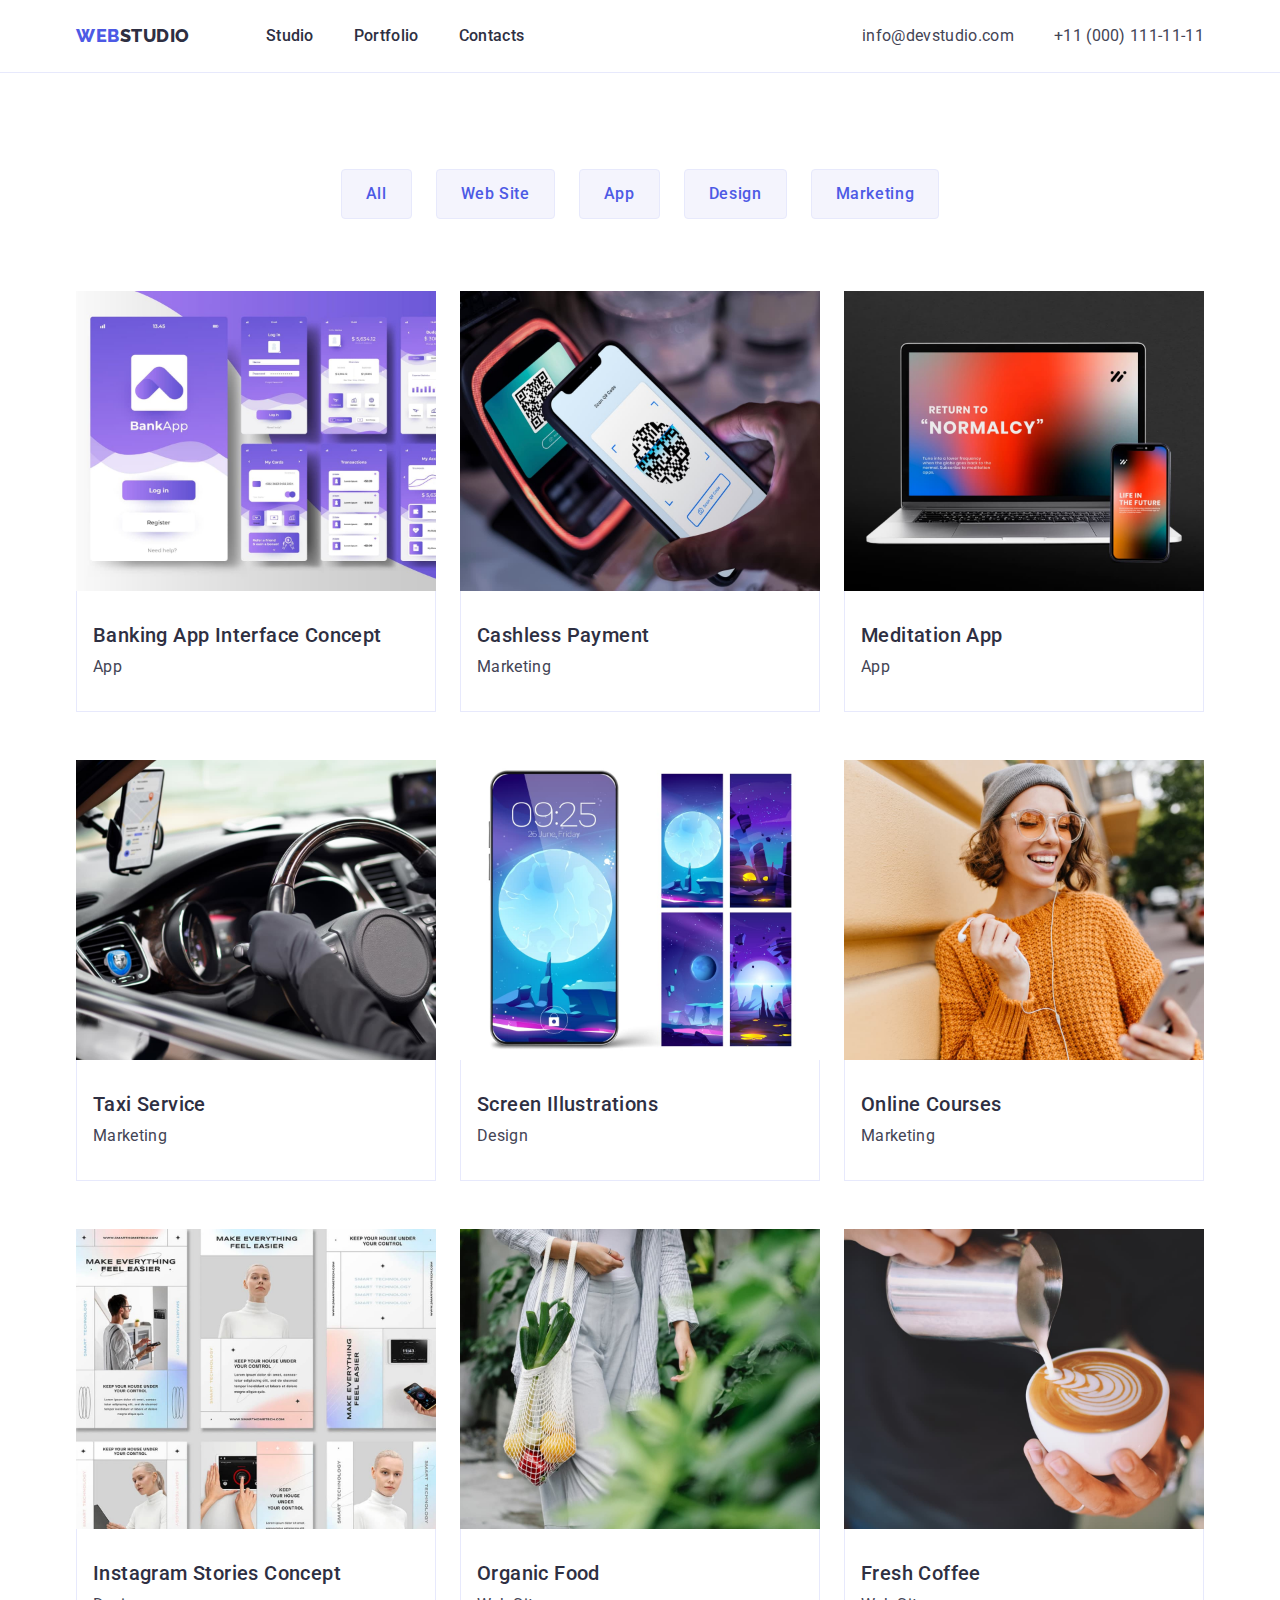
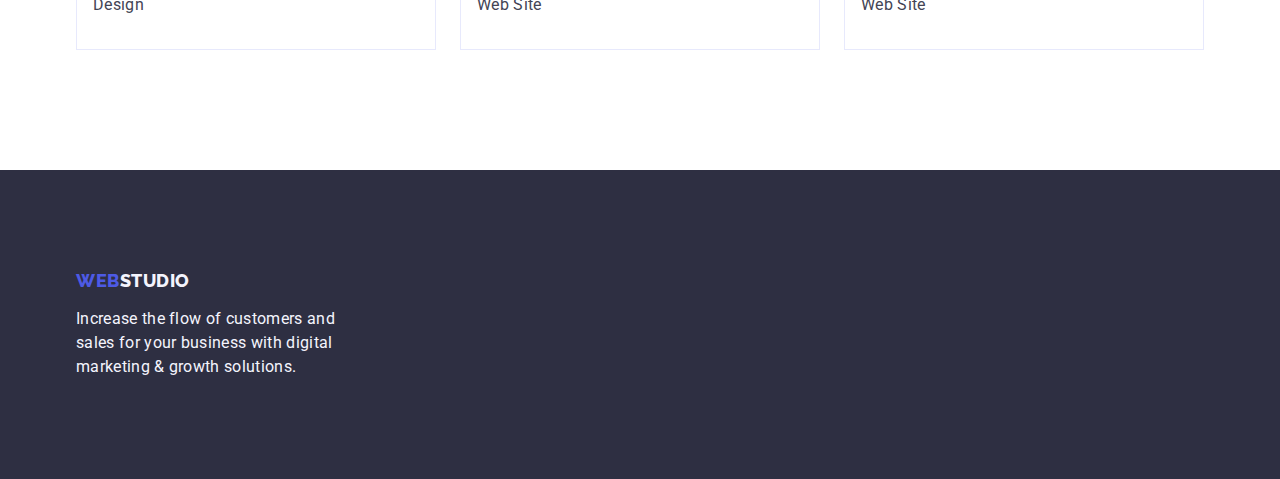
==== commit db426a86: "small fixes" ====
--- a/portfolio.html
+++ b/portfolio.html
@@ -18,15 +18,15 @@
                 </a>
 
                 <ul class="nav_list list">
-                    <li class="test">
+                    <li class="nav_list_item">
                         <a class="link nav-link" href="./index.html">Studio</a>
                     </li>
 
-                    <li>
+                    <li class="nav_list_item">
                         <a class="link nav-link" href="./portfolio.html">Portfolio</a>
                     </li>
 
-                    <li>
+                    <li class="nav_list_item">
                         <a class="link nav-link" href="">Contacts</a>
                     </li>
                 </ul>
@@ -162,17 +162,17 @@
                 </section>
             </main>
 
-        <footer class="footer">
-            <div class="container">
-                <a href="./index.html" class="logo link">
-                    Web<span class="logo_white_span">Studio</span>
-                </a>
+    <footer class="footer">
+        <div class="container">
+            <a href="./index.html" class="footer_logo logo link">
+                Web<span class="logo_white_span">Studio</span>
+            </a>
 
-                <p class="footer_text">
-                    Increase the flow of customers and sales for your business
-                    with digital marketing & growth solutions.
-                </p>
-            </div>
-        </footer>
+            <p class="footer_text">
+                Increase the flow of customers and sales for your business
+                with digital marketing & growth solutions.
+            </p>
+        </div>
+    </footer>
     </body>
 </html>--- a/css/styles.css
+++ b/css/styles.css
@@ -214,9 +214,9 @@
     padding-bottom: var(--section-padding-bottom);
 }
 
-/*.section_no_padding_bottom {*/
-/*    padding-bottom: 0;*/
-/*}*/
+.section_no_padding_top {
+    padding-top: 0;
+}
 
 .section_title {
     margin-bottom: 72px;
